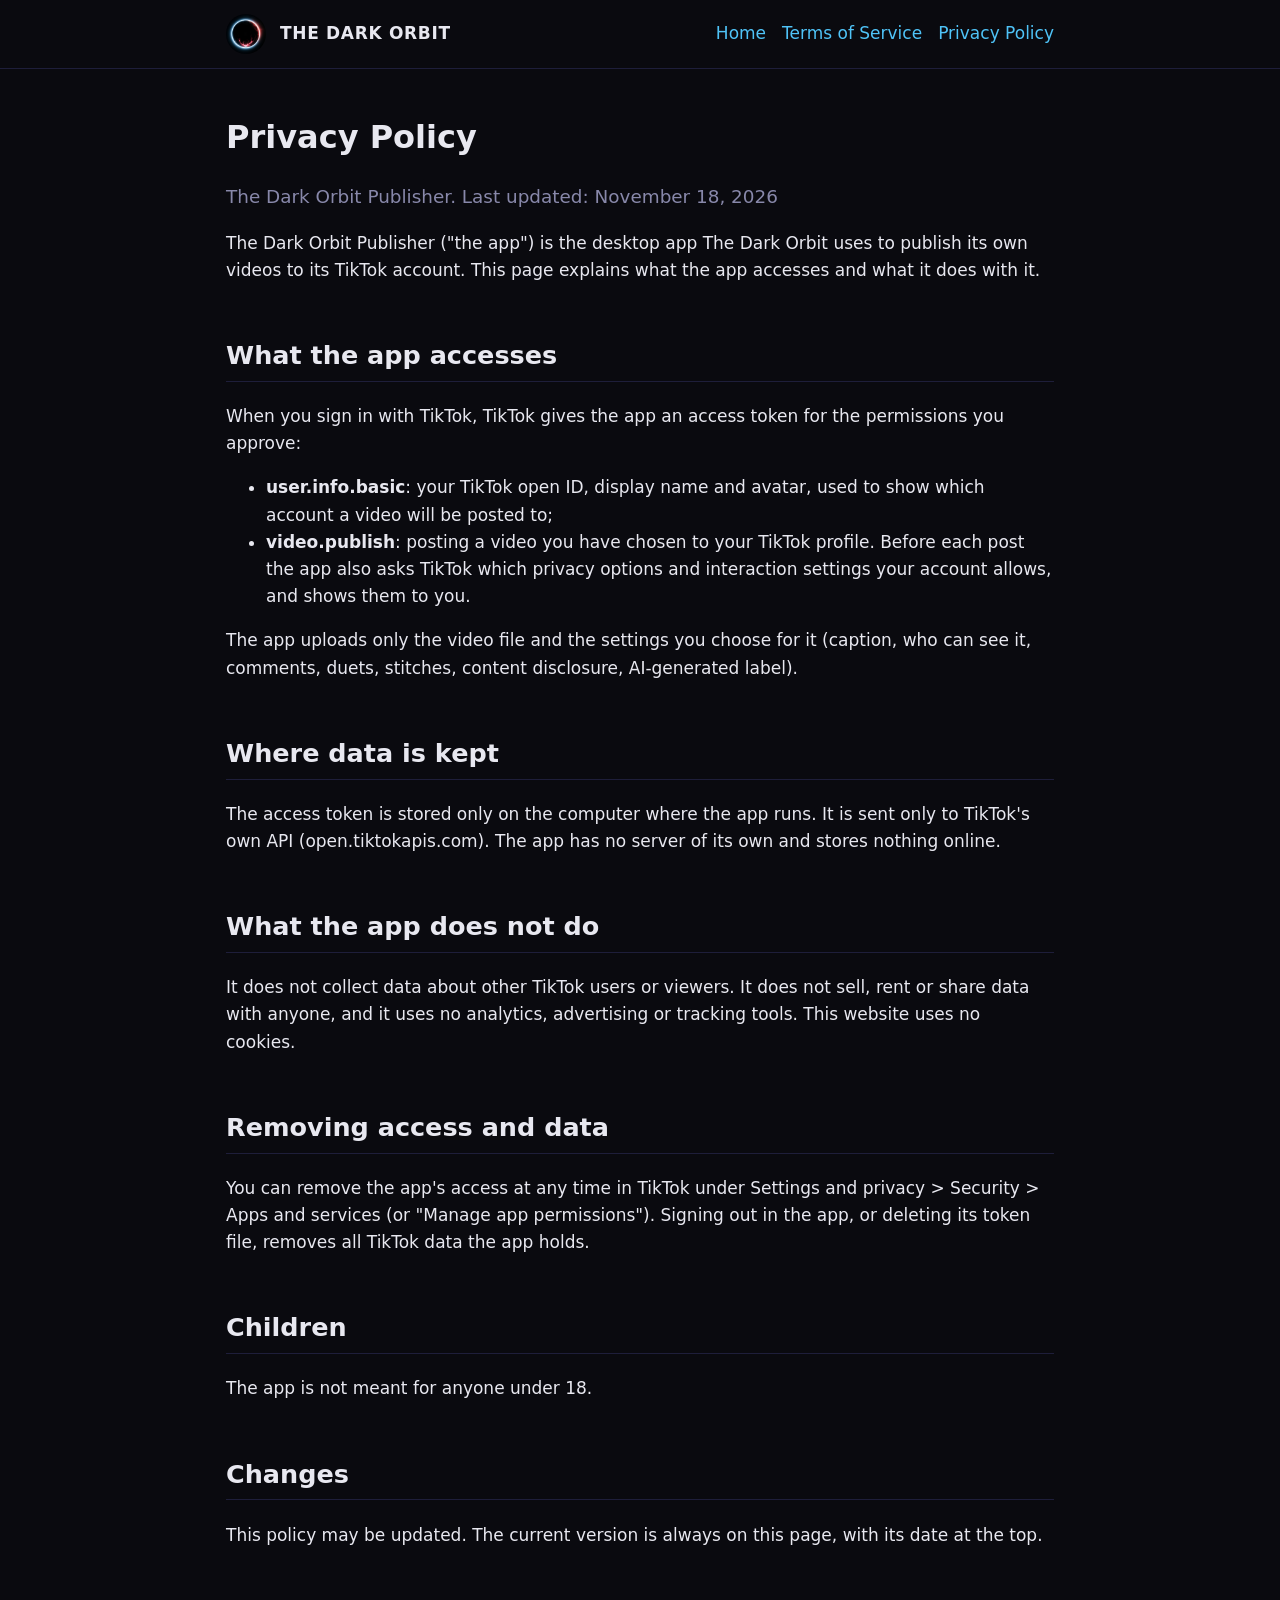
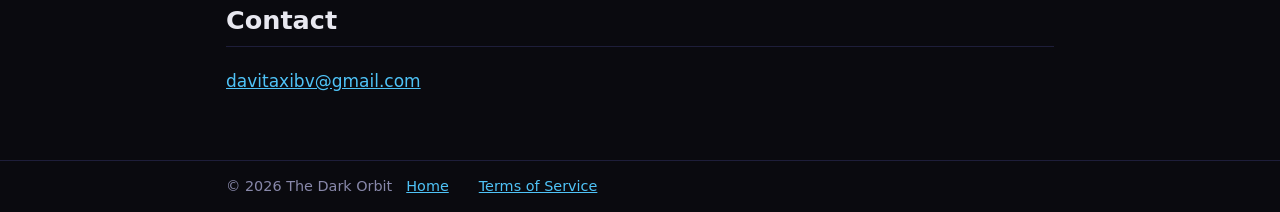
==== privacy.html @ 26599934 "Add files via upload" ====
<!doctype html>
<html lang="en">
<head>
<meta charset="utf-8">
<meta name="viewport" content="width=device-width, initial-scale=1">
<title>Privacy Policy - The Dark Orbit</title>
<link rel="icon" href="favicon.png">
<link rel="stylesheet" href="style.css">
</head>
<body>
<header><div class="bar">
  <img src="logo.png" alt="">
  <a class="name" href="index.html">THE DARK ORBIT</a>
  <nav><a href="index.html">Home</a><a href="terms.html">Terms of Service</a><a href="privacy.html">Privacy Policy</a></nav>
</div></header>

<main>
<h1>Privacy Policy</h1>
<p class="lead">The Dark Orbit Publisher. Last updated: November 18, 2026</p>

<p>The Dark Orbit Publisher ("the app") is the desktop app The Dark Orbit uses to publish its own
videos to its TikTok account. This page explains what the app accesses and what it does with it.</p>

<h2>What the app accesses</h2>
<p>When you sign in with TikTok, TikTok gives the app an access token for the permissions you approve:</p>
<ul>
  <li><strong>user.info.basic</strong>: your TikTok open ID, display name and avatar, used to show which
  account a video will be posted to;</li>
  <li><strong>video.publish</strong>: posting a video you have chosen to your TikTok profile. Before each
  post the app also asks TikTok which privacy options and interaction settings your account allows, and
  shows them to you.</li>
</ul>
<p>The app uploads only the video file and the settings you choose for it (caption, who can see it,
comments, duets, stitches, content disclosure, AI-generated label).</p>

<h2>Where data is kept</h2>
<p>The access token is stored only on the computer where the app runs. It is sent only to TikTok's
own API (open.tiktokapis.com). The app has no server of its own and stores nothing online.</p>

<h2>What the app does not do</h2>
<p>It does not collect data about other TikTok users or viewers. It does not sell, rent or share data
with anyone, and it uses no analytics, advertising or tracking tools. This website uses no cookies.</p>

<h2>Removing access and data</h2>
<p>You can remove the app's access at any time in TikTok under Settings and privacy &gt; Security &gt;
Apps and services (or "Manage app permissions"). Signing out in the app, or deleting its token file,
removes all TikTok data the app holds.</p>

<h2>Children</h2>
<p>The app is not meant for anyone under 18.</p>

<h2>Changes</h2>
<p>This policy may be updated. The current version is always on this page, with its date at the top.</p>

<h2>Contact</h2>
<p><a href="mailto:davitaxibv@gmail.com">davitaxibv@gmail.com</a></p>
</main>

<footer><div class="bar">
  <span>&copy; 2026 The Dark Orbit</span>
  <a href="index.html">Home</a><a href="terms.html">Terms of Service</a>
</div></footer>
</body>
</html>
---- style.css ----
:root { --bg: #0a0a0f; --panel: #13131f; --text: #e8e8f0; --dim: #8888aa; --accent: #4fc3f7; --line: #1e1e3a; }
* { box-sizing: border-box; }
body { margin: 0; background: var(--bg); color: var(--text); font: 17px/1.6 "Segoe UI", system-ui, -apple-system, sans-serif; }
a { color: var(--accent); }
header { border-bottom: 1px solid var(--line); }
.bar { max-width: 860px; margin: 0 auto; padding: 14px 16px; display: flex; align-items: center; gap: 14px; flex-wrap: wrap; }
.bar img { width: 40px; height: 40px; border-radius: 50%; }
.bar .name { font-weight: 700; letter-spacing: .04em; color: var(--text); text-decoration: none; margin-right: auto; }
nav a { margin-left: 16px; text-decoration: none; }
main { max-width: 860px; margin: 0 auto; padding: 24px 16px 48px; }
h1 { font-size: 2rem; margin: .6em 0 .2em; }
h2 { margin-top: 2em; border-bottom: 1px solid var(--line); padding-bottom: .2em; }
.lead { color: var(--dim); font-size: 1.15rem; }
.card { background: var(--panel); border: 1px solid var(--line); border-radius: 10px; padding: 16px 20px; margin: 16px 0; }
footer { border-top: 1px solid var(--line); color: var(--dim); font-size: .9rem; }
footer .bar a { margin-right: 16px; }
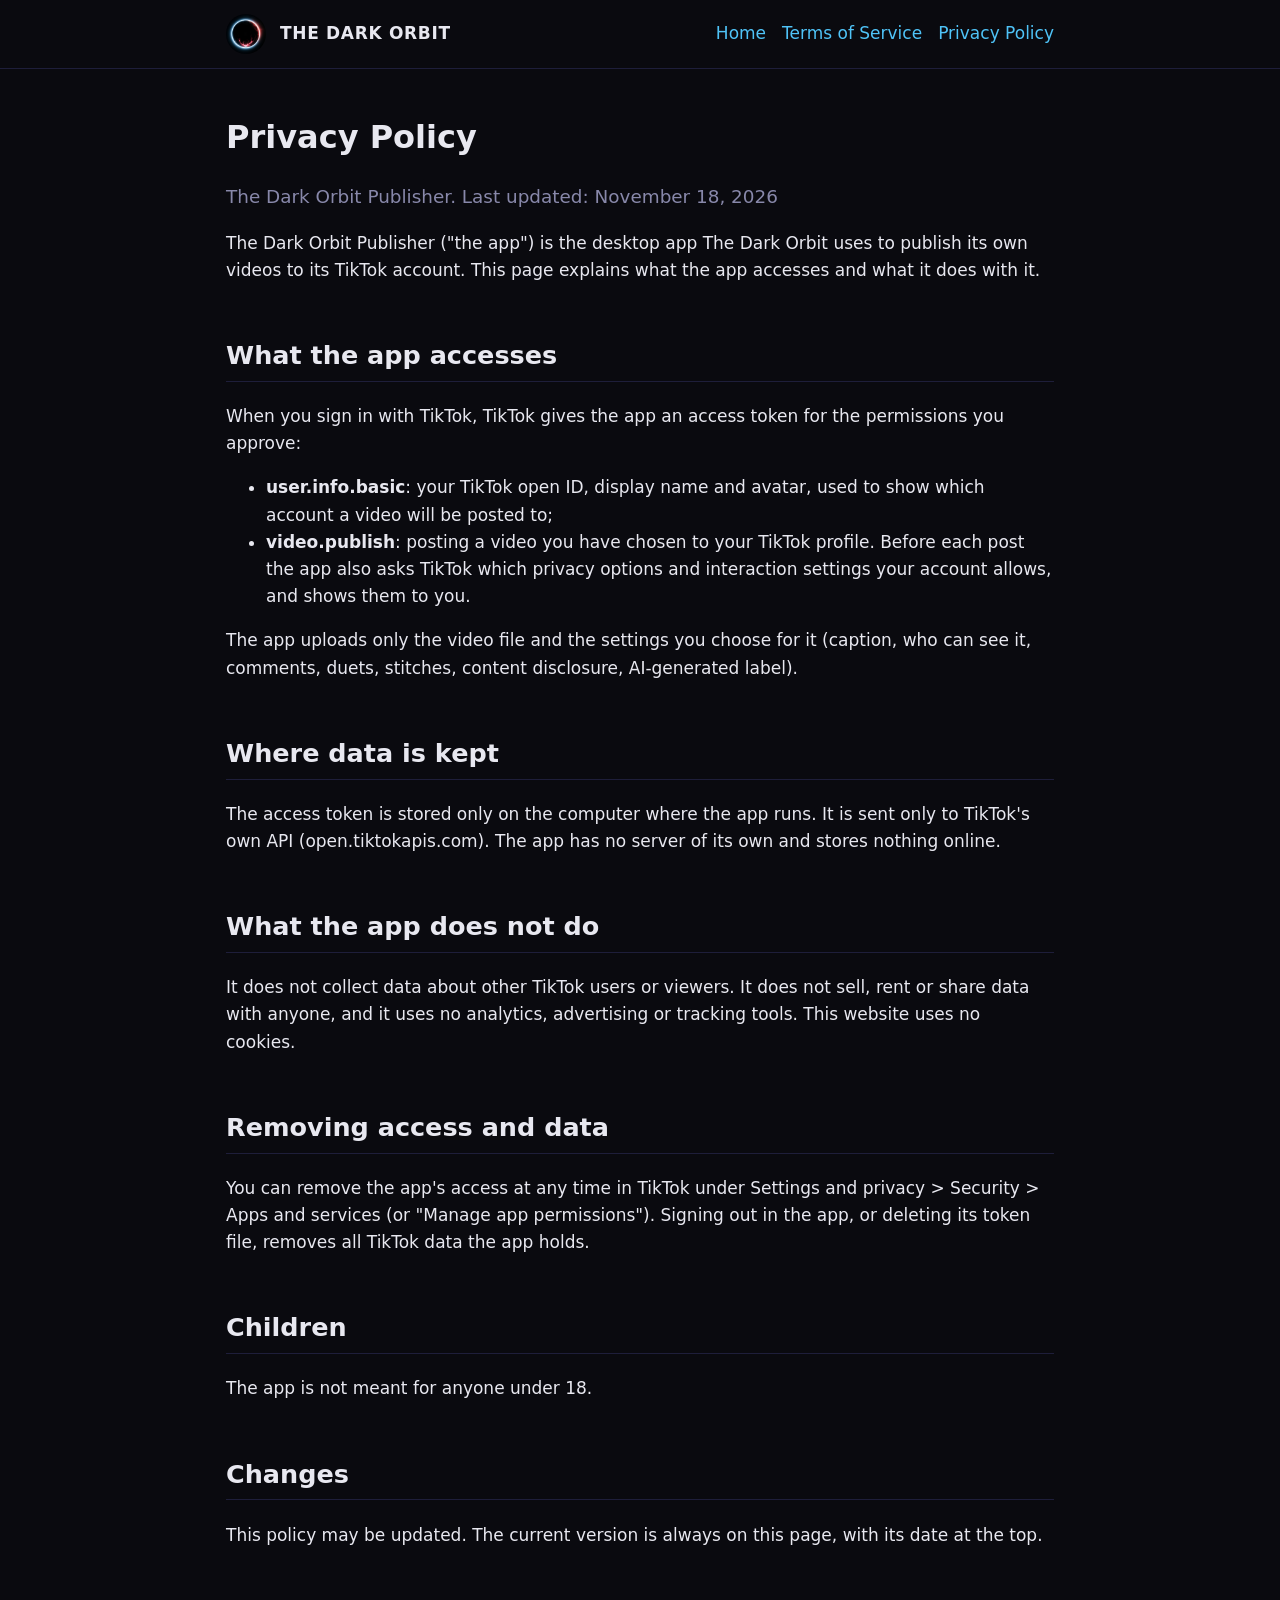
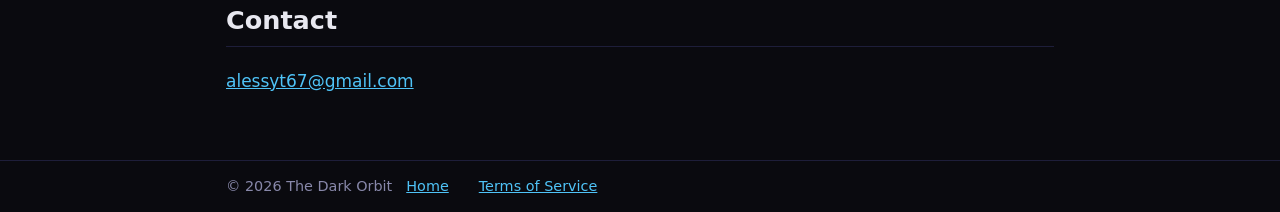
==== commit 7a26389e: "Add files via upload" ====
--- a/privacy.html
+++ b/privacy.html
@@ -53,7 +53,7 @@
 <p>This policy may be updated. The current version is always on this page, with its date at the top.</p>
 
 <h2>Contact</h2>
-<p><a href="mailto:davitaxibv@gmail.com">davitaxibv@gmail.com</a></p>
+<p><a href="mailto:alessyt67@gmail.com">alessyt67@gmail.com</a></p>
 </main>
 
 <footer><div class="bar">
